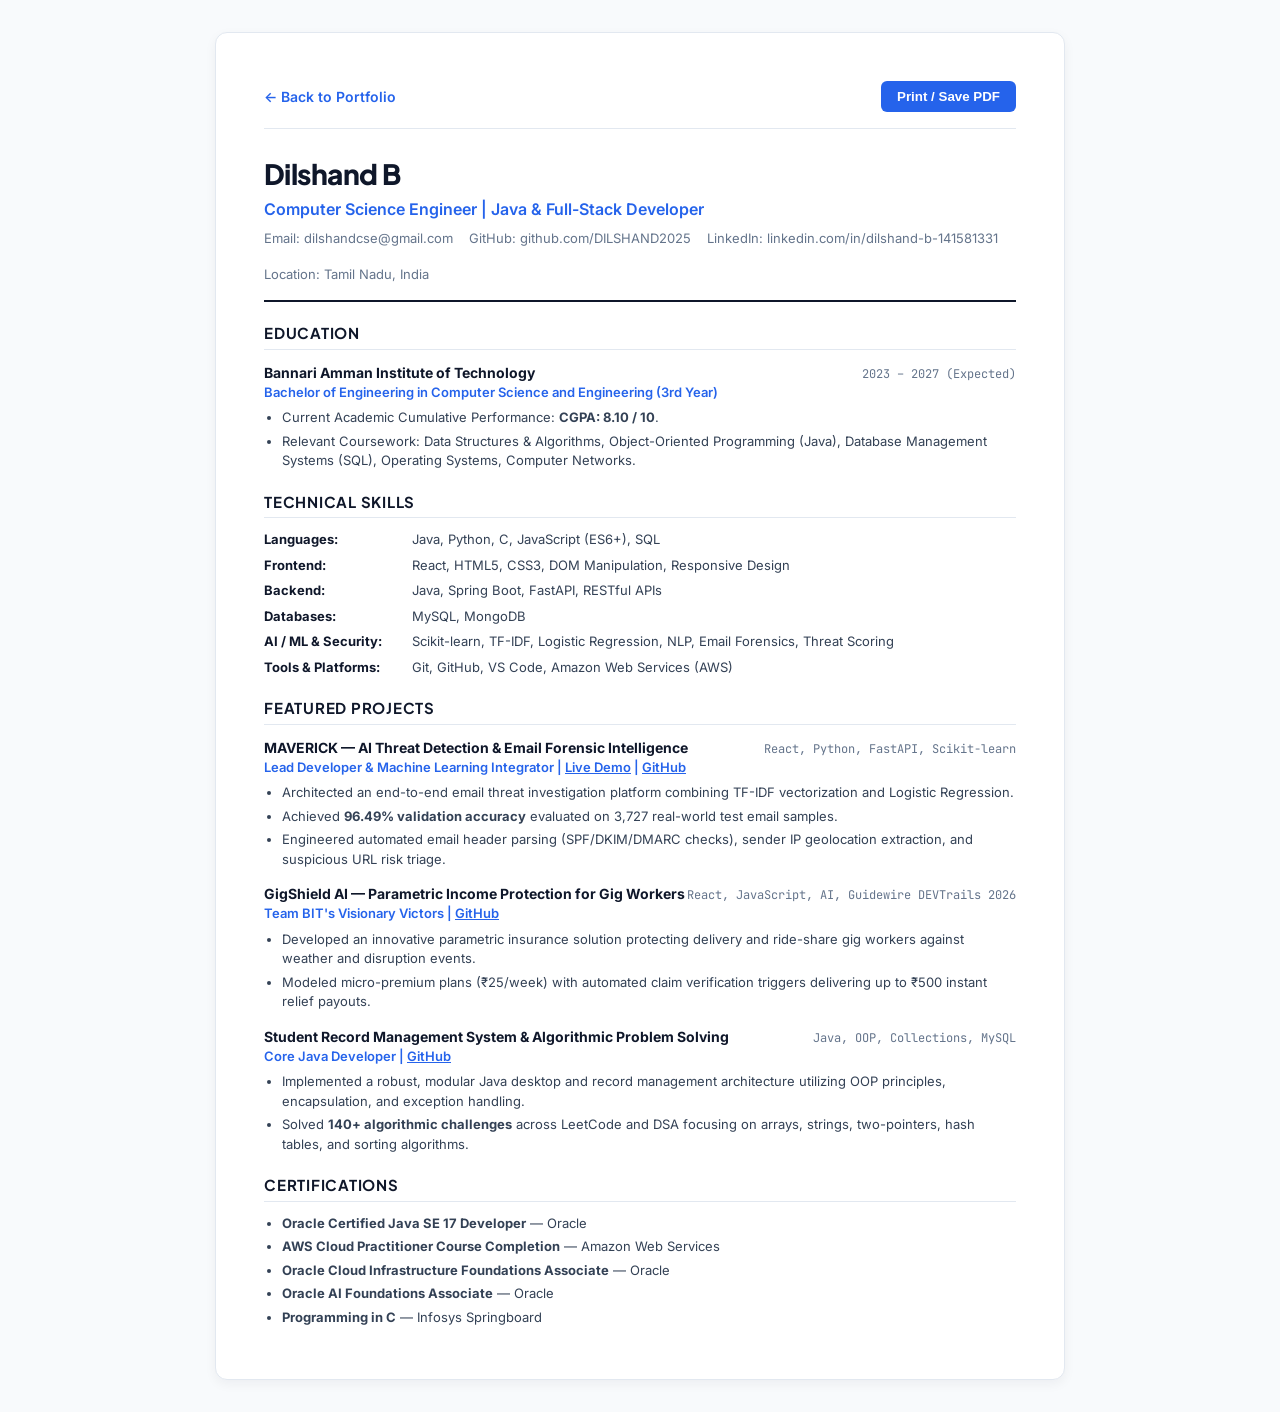
==== resume/index.html @ d6b6a93f "refactor: restructure project files, migrate legacy notes, add assets, and implement core portfolio " ====
<!DOCTYPE html>
<html lang="en">
<head>
  <meta charset="UTF-8" />
  <meta name="viewport" content="width=device-width, initial-scale=1.0" />
  <title>Dilshand B — Software Engineer Resume</title>
  <link rel="preconnect" href="https://fonts.googleapis.com">
  <link rel="preconnect" href="https://fonts.gstatic.com" crossorigin>
  <link href="https://fonts.googleapis.com/css2?family=Inter:wght@400;500;600;700&family=JetBrains+Mono:wght@500;600&family=Plus+Jakarta+Sans:wght@600;700;800&display=swap" rel="stylesheet">
  <style>
    :root {
      --primary: #0f172a;
      --secondary: #334155;
      --muted: #64748b;
      --accent: #2563eb;
      --border: #e2e8f0;
      --bg: #f8fafc;
      --card-bg: #ffffff;
    }
    * { box-sizing: border-box; margin: 0; padding: 0; }
    body {
      font-family: 'Inter', -apple-system, BlinkMacSystemFont, sans-serif;
      color: var(--secondary);
      background-color: var(--bg);
      line-height: 1.5;
      font-size: 14px;
      padding: 32px 16px;
    }
    .resume-wrapper {
      max-width: 850px;
      margin: 0 auto;
      background: var(--card-bg);
      border: 1px solid var(--border);
      border-radius: 12px;
      padding: 48px;
      box-shadow: 0 4px 12px rgba(15, 23, 42, 0.05);
    }
    .top-actions {
      display: flex;
      justify-content: space-between;
      align-items: center;
      margin-bottom: 24px;
      padding-bottom: 16px;
      border-bottom: 1px solid var(--border);
    }
    .back-link {
      color: var(--accent);
      text-decoration: none;
      font-weight: 600;
      display: inline-flex;
      align-items: center;
      gap: 6px;
    }
    .print-btn {
      background: var(--accent);
      color: #fff;
      border: none;
      padding: 8px 16px;
      border-radius: 6px;
      font-weight: 600;
      cursor: pointer;
      display: inline-flex;
      align-items: center;
      gap: 6px;
    }
    .header {
      border-bottom: 2px solid var(--primary);
      padding-bottom: 16px;
      margin-bottom: 20px;
    }
    .header h1 {
      font-family: 'Plus Jakarta Sans', sans-serif;
      font-size: 28px;
      font-weight: 800;
      color: var(--primary);
      letter-spacing: -0.02em;
    }
    .role-title {
      font-size: 16px;
      font-weight: 600;
      color: var(--accent);
      margin-top: 2px;
    }
    .contact-line {
      display: flex;
      flex-wrap: wrap;
      gap: 16px;
      margin-top: 8px;
      font-size: 13px;
      color: var(--muted);
    }
    .contact-line a { color: var(--muted); text-decoration: none; }
    .contact-line a:hover { color: var(--accent); }
    
    .section-title {
      font-family: 'Plus Jakarta Sans', sans-serif;
      font-size: 15px;
      font-weight: 700;
      text-transform: uppercase;
      letter-spacing: 0.05em;
      color: var(--primary);
      border-bottom: 1px solid var(--border);
      padding-bottom: 4px;
      margin-top: 20px;
      margin-bottom: 12px;
    }
    .item { margin-bottom: 14px; }
    .item-header {
      display: flex;
      justify-content: space-between;
      align-items: baseline;
    }
    .item-title { font-weight: 700; color: var(--primary); font-size: 14px; }
    .item-subtitle { font-weight: 600; color: var(--accent); font-size: 13px; }
    .item-date { font-family: 'JetBrains Mono', monospace; font-size: 12px; color: var(--muted); }
    .item-bullets { margin-top: 6px; padding-left: 18px; }
    .item-bullets li { margin-bottom: 4px; color: var(--secondary); font-size: 13px; line-height: 1.5; }
    
    .skills-block {
      display: grid;
      grid-template-columns: 140px 1fr;
      gap: 8px;
      margin-bottom: 6px;
      font-size: 13px;
    }
    .skills-cat { font-weight: 700; color: var(--primary); }
    .skills-val { color: var(--secondary); }

    @media print {
      body { background: #fff; padding: 0; }
      .resume-wrapper { border: none; box-shadow: none; padding: 0; }
      .top-actions { display: none; }
    }
  </style>
</head>
<body>
  <div class="resume-wrapper">
    <div class="top-actions">
      <a href="../index.html" class="back-link">← Back to Portfolio</a>
      <button class="print-btn" onclick="window.print()">Print / Save PDF</button>
    </div>

    <header class="header">
      <h1>Dilshand B</h1>
      <div class="role-title">Computer Science Engineer | Java & Full-Stack Developer</div>
      <div class="contact-line">
        <span>Email: <a href="mailto:dilshandcse@gmail.com">dilshandcse@gmail.com</a></span>
        <span>GitHub: <a href="https://github.com/DILSHAND2025" target="_blank">github.com/DILSHAND2025</a></span>
        <span>LinkedIn: <a href="https://www.linkedin.com/in/dilshand-b-141581331" target="_blank">linkedin.com/in/dilshand-b-141581331</a></span>
        <span>Location: Tamil Nadu, India</span>
      </div>
    </header>

    <section>
      <div class="section-title">Education</div>
      <div class="item">
        <div class="item-header">
          <div class="item-title">Bannari Amman Institute of Technology</div>
          <div class="item-date">2023 – 2027 (Expected)</div>
        </div>
        <div class="item-subtitle">Bachelor of Engineering in Computer Science and Engineering (3rd Year)</div>
        <ul class="item-bullets">
          <li>Current Academic Cumulative Performance: <strong>CGPA: 8.10 / 10</strong>.</li>
          <li>Relevant Coursework: Data Structures & Algorithms, Object-Oriented Programming (Java), Database Management Systems (SQL), Operating Systems, Computer Networks.</li>
        </ul>
      </div>
    </section>

    <section>
      <div class="section-title">Technical Skills</div>
      <div class="skills-block">
        <div class="skills-cat">Languages:</div>
        <div class="skills-val">Java, Python, C, JavaScript (ES6+), SQL</div>
      </div>
      <div class="skills-block">
        <div class="skills-cat">Frontend:</div>
        <div class="skills-val">React, HTML5, CSS3, DOM Manipulation, Responsive Design</div>
      </div>
      <div class="skills-block">
        <div class="skills-cat">Backend:</div>
        <div class="skills-val">Java, Spring Boot, FastAPI, RESTful APIs</div>
      </div>
      <div class="skills-block">
        <div class="skills-cat">Databases:</div>
        <div class="skills-val">MySQL, MongoDB</div>
      </div>
      <div class="skills-block">
        <div class="skills-cat">AI / ML & Security:</div>
        <div class="skills-val">Scikit-learn, TF-IDF, Logistic Regression, NLP, Email Forensics, Threat Scoring</div>
      </div>
      <div class="skills-block">
        <div class="skills-cat">Tools & Platforms:</div>
        <div class="skills-val">Git, GitHub, VS Code, Amazon Web Services (AWS)</div>
      </div>
    </section>

    <section>
      <div class="section-title">Featured Projects</div>
      <div class="item">
        <div class="item-header">
          <div class="item-title">MAVERICK — AI Threat Detection & Email Forensic Intelligence</div>
          <div class="item-date">React, Python, FastAPI, Scikit-learn</div>
        </div>
        <div class="item-subtitle">Lead Developer & Machine Learning Integrator | <a href="https://phishguard-ai-mu-fawn.vercel.app" target="_blank" style="color:var(--accent);">Live Demo</a> | <a href="https://github.com/DILSHAND2025/phishguard-ai" target="_blank" style="color:var(--accent);">GitHub</a></div>
        <ul class="item-bullets">
          <li>Architected an end-to-end email threat investigation platform combining TF-IDF vectorization and Logistic Regression.</li>
          <li>Achieved <strong>96.49% validation accuracy</strong> evaluated on 3,727 real-world test email samples.</li>
          <li>Engineered automated email header parsing (SPF/DKIM/DMARC checks), sender IP geolocation extraction, and suspicious URL risk triage.</li>
        </ul>
      </div>

      <div class="item">
        <div class="item-header">
          <div class="item-title">GigShield AI — Parametric Income Protection for Gig Workers</div>
          <div class="item-date">React, JavaScript, AI, Guidewire DEVTrails 2026</div>
        </div>
        <div class="item-subtitle">Team BIT's Visionary Victors | <a href="https://github.com/DILSHAND2025/Guidewire_DEVTrail-2026" target="_blank" style="color:var(--accent);">GitHub</a></div>
        <ul class="item-bullets">
          <li>Developed an innovative parametric insurance solution protecting delivery and ride-share gig workers against weather and disruption events.</li>
          <li>Modeled micro-premium plans (₹25/week) with automated claim verification triggers delivering up to ₹500 instant relief payouts.</li>
        </ul>
      </div>

      <div class="item">
        <div class="item-header">
          <div class="item-title">Student Record Management System & Algorithmic Problem Solving</div>
          <div class="item-date">Java, OOP, Collections, MySQL</div>
        </div>
        <div class="item-subtitle">Core Java Developer | <a href="https://github.com/DILSHAND2025/Student-Record-Management" target="_blank" style="color:var(--accent);">GitHub</a></div>
        <ul class="item-bullets">
          <li>Implemented a robust, modular Java desktop and record management architecture utilizing OOP principles, encapsulation, and exception handling.</li>
          <li>Solved <strong>140+ algorithmic challenges</strong> across LeetCode and DSA focusing on arrays, strings, two-pointers, hash tables, and sorting algorithms.</li>
        </ul>
      </div>
    </section>

    <section>
      <div class="section-title">Certifications</div>
      <ul class="item-bullets">
        <li><strong>Oracle Certified Java SE 17 Developer</strong> — Oracle</li>
        <li><strong>AWS Cloud Practitioner Course Completion</strong> — Amazon Web Services</li>
        <li><strong>Oracle Cloud Infrastructure Foundations Associate</strong> — Oracle</li>
        <li><strong>Oracle AI Foundations Associate</strong> — Oracle</li>
        <li><strong>Programming in C</strong> — Infosys Springboard</li>
      </ul>
    </section>
  </div>
</body>
</html>
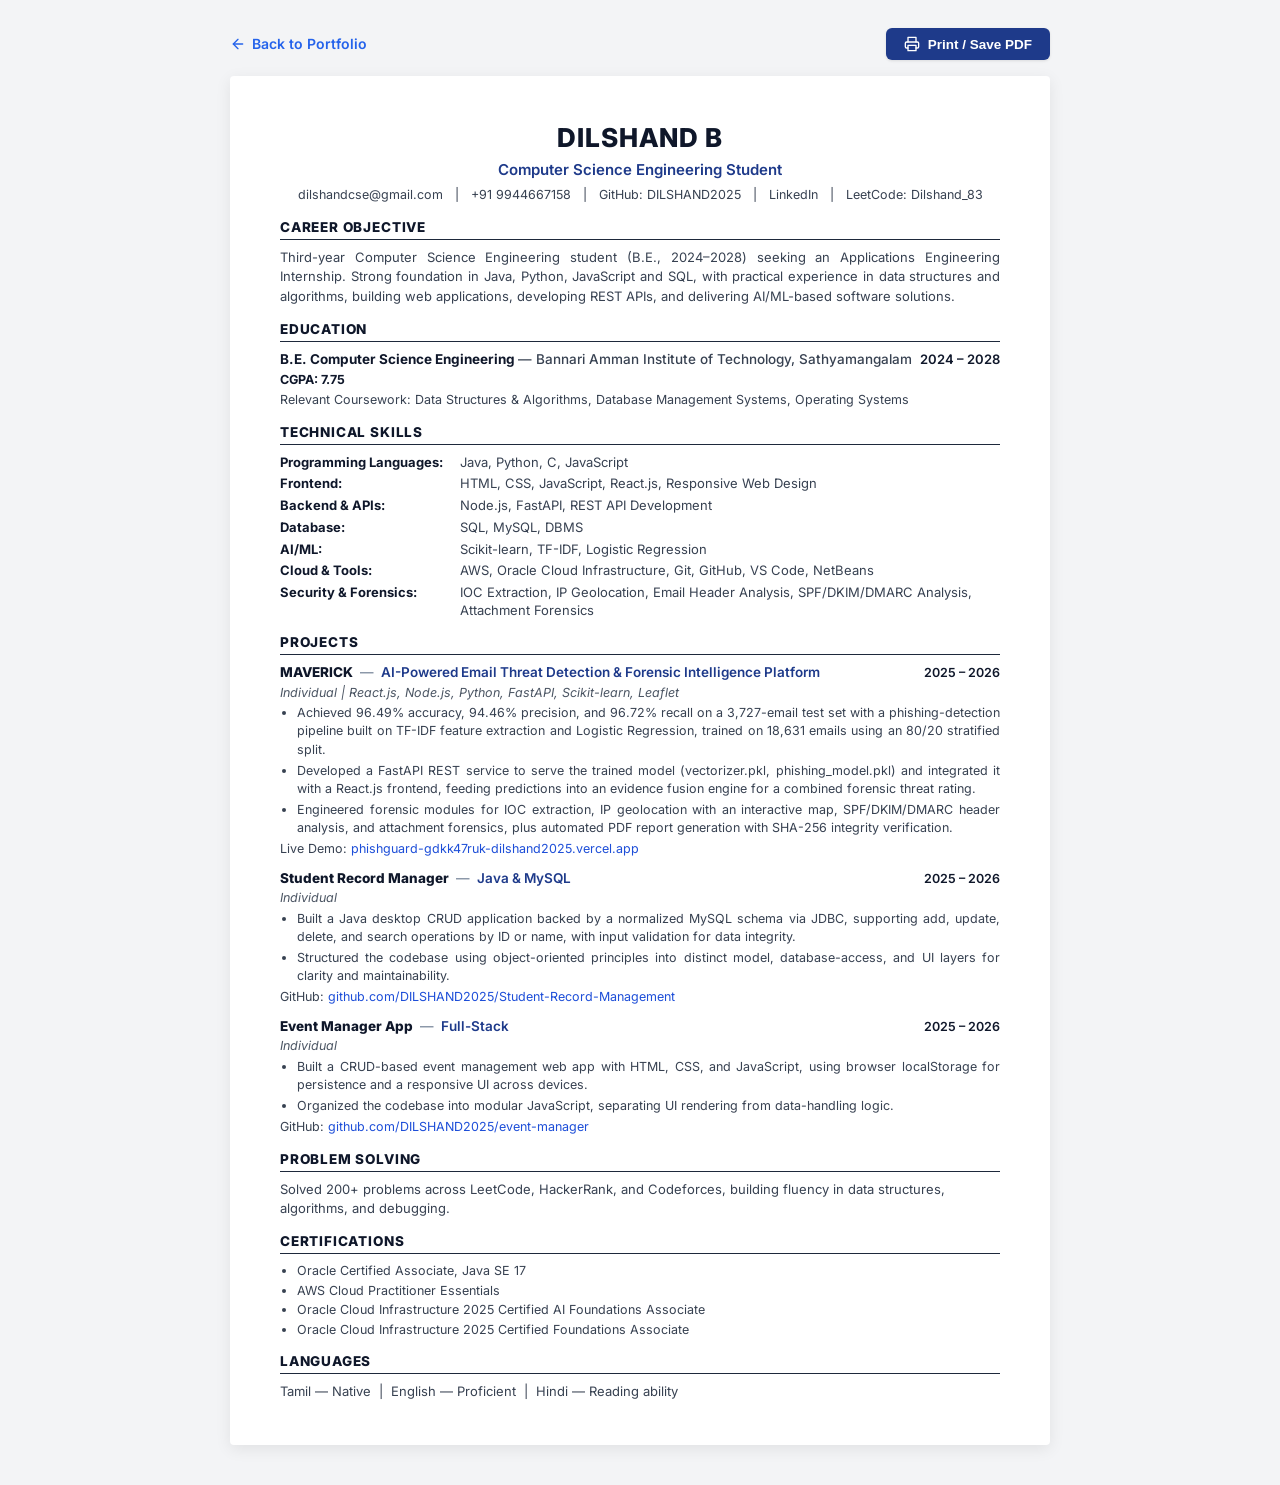
==== commit 50db4bc2: "Update portfolio and ATS resume with verified CV data - Synchronize academic info: B.E. CSE (2024-20" ====
--- a/resume/index.html
+++ b/resume/index.html
@@ -3,247 +3,593 @@
 <head>
   <meta charset="UTF-8" />
   <meta name="viewport" content="width=device-width, initial-scale=1.0" />
-  <title>Dilshand B — Software Engineer Resume</title>
+  <title>Dilshand B — Resume</title>
+  <meta name="description" content="Resume of Dilshand B, Computer Science Engineering Student seeking Applications Engineering Internship." />
   <link rel="preconnect" href="https://fonts.googleapis.com">
   <link rel="preconnect" href="https://fonts.gstatic.com" crossorigin>
-  <link href="https://fonts.googleapis.com/css2?family=Inter:wght@400;500;600;700&family=JetBrains+Mono:wght@500;600&family=Plus+Jakarta+Sans:wght@600;700;800&display=swap" rel="stylesheet">
+  <link href="https://fonts.googleapis.com/css2?family=Inter:wght@400;500;600;700;800&family=JetBrains+Mono:wght@400;500;600&display=swap" rel="stylesheet">
   <style>
     :root {
-      --primary: #0f172a;
-      --secondary: #334155;
-      --muted: #64748b;
-      --accent: #2563eb;
-      --border: #e2e8f0;
-      --bg: #f8fafc;
+      --text-primary: #111827;
+      --text-secondary: #374151;
+      --text-muted: #4b5563;
+      --accent: #1d4ed8;
+      --border-color: #111827;
+      --divider-color: #d1d5db;
+      --bg-page: #f3f4f6;
       --card-bg: #ffffff;
     }
-    * { box-sizing: border-box; margin: 0; padding: 0; }
+
+    * {
+      box-sizing: border-box;
+      margin: 0;
+      padding: 0;
+    }
+
     body {
-      font-family: 'Inter', -apple-system, BlinkMacSystemFont, sans-serif;
-      color: var(--secondary);
-      background-color: var(--bg);
-      line-height: 1.5;
-      font-size: 14px;
-      padding: 32px 16px;
-    }
-    .resume-wrapper {
-      max-width: 850px;
-      margin: 0 auto;
-      background: var(--card-bg);
-      border: 1px solid var(--border);
-      border-radius: 12px;
-      padding: 48px;
-      box-shadow: 0 4px 12px rgba(15, 23, 42, 0.05);
-    }
-    .top-actions {
+      font-family: 'Inter', -apple-system, BlinkMacSystemFont, "Segoe UI", Roboto, sans-serif;
+      color: var(--text-primary);
+      background-color: var(--bg-page);
+      line-height: 1.42;
+      font-size: 13.5px;
+      padding: 28px 16px 40px;
+      -webkit-font-smoothing: antialiased;
+    }
+
+    .action-bar {
+      max-width: 820px;
+      margin: 0 auto 16px;
       display: flex;
       justify-content: space-between;
       align-items: center;
-      margin-bottom: 24px;
-      padding-bottom: 16px;
-      border-bottom: 1px solid var(--border);
-    }
-    .back-link {
-      color: var(--accent);
+    }
+
+    .back-btn {
+      color: #2563eb;
       text-decoration: none;
       font-weight: 600;
+      font-size: 14px;
       display: inline-flex;
       align-items: center;
       gap: 6px;
     }
+
+    .back-btn:hover {
+      text-decoration: underline;
+    }
+
     .print-btn {
-      background: var(--accent);
-      color: #fff;
+      background: #1e3a8a;
+      color: #ffffff;
       border: none;
-      padding: 8px 16px;
+      padding: 8px 18px;
       border-radius: 6px;
       font-weight: 600;
+      font-size: 13.5px;
       cursor: pointer;
       display: inline-flex;
       align-items: center;
-      gap: 6px;
-    }
-    .header {
-      border-bottom: 2px solid var(--primary);
-      padding-bottom: 16px;
-      margin-bottom: 20px;
-    }
-    .header h1 {
-      font-family: 'Plus Jakarta Sans', sans-serif;
-      font-size: 28px;
+      gap: 8px;
+      box-shadow: 0 1px 3px rgba(0,0,0,0.1);
+      transition: background 0.2s ease;
+    }
+
+    .print-btn:hover {
+      background: #172554;
+    }
+
+    /* Resume Document Wrapper (A4 / Letter proportion) */
+    .resume-container {
+      max-width: 820px;
+      margin: 0 auto;
+      background: var(--card-bg);
+      padding: 44px 50px;
+      border-radius: 4px;
+      box-shadow: 0 4px 16px rgba(0, 0, 0, 0.08);
+    }
+
+    /* Header Section */
+    .resume-header {
+      text-align: center;
+      margin-bottom: 14px;
+    }
+
+    .candidate-name {
+      font-size: 26px;
       font-weight: 800;
-      color: var(--primary);
-      letter-spacing: -0.02em;
-    }
-    .role-title {
-      font-size: 16px;
+      letter-spacing: 0.04em;
+      color: #0f172a;
+      text-transform: uppercase;
+      margin-bottom: 2px;
+    }
+
+    .candidate-role {
+      font-size: 15px;
       font-weight: 600;
-      color: var(--accent);
-      margin-top: 2px;
-    }
+      color: #1e3a8a;
+      margin-bottom: 6px;
+    }
+
     .contact-line {
       display: flex;
       flex-wrap: wrap;
-      gap: 16px;
-      margin-top: 8px;
+      justify-content: center;
+      align-items: center;
+      gap: 8px 12px;
+      font-size: 12.5px;
+      color: var(--text-muted);
+    }
+
+    .contact-line span, .contact-line a {
+      color: var(--text-secondary);
+      text-decoration: none;
+    }
+
+    .contact-line a:hover {
+      color: var(--accent);
+      text-decoration: underline;
+    }
+
+    .contact-sep {
+      color: #9ca3af;
+      user-select: none;
+    }
+
+    /* Section Headers */
+    .section-title {
+      font-size: 13.5px;
+      font-weight: 800;
+      text-transform: uppercase;
+      letter-spacing: 0.06em;
+      color: #0f172a;
+      border-bottom: 1.5px solid #1e293b;
+      padding-bottom: 2px;
+      margin-top: 14px;
+      margin-bottom: 8px;
+    }
+
+    /* Section Paragraphs */
+    .objective-text {
+      color: var(--text-secondary);
       font-size: 13px;
-      color: var(--muted);
-    }
-    .contact-line a { color: var(--muted); text-decoration: none; }
-    .contact-line a:hover { color: var(--accent); }
-    
-    .section-title {
-      font-family: 'Plus Jakarta Sans', sans-serif;
-      font-size: 15px;
-      font-weight: 700;
-      text-transform: uppercase;
-      letter-spacing: 0.05em;
-      color: var(--primary);
-      border-bottom: 1px solid var(--border);
-      padding-bottom: 4px;
-      margin-top: 20px;
-      margin-bottom: 12px;
-    }
-    .item { margin-bottom: 14px; }
-    .item-header {
+      line-height: 1.48;
+      text-align: justify;
+    }
+
+    /* Education Block */
+    .edu-row {
       display: flex;
       justify-content: space-between;
       align-items: baseline;
-    }
-    .item-title { font-weight: 700; color: var(--primary); font-size: 14px; }
-    .item-subtitle { font-weight: 600; color: var(--accent); font-size: 13px; }
-    .item-date { font-family: 'JetBrains Mono', monospace; font-size: 12px; color: var(--muted); }
-    .item-bullets { margin-top: 6px; padding-left: 18px; }
-    .item-bullets li { margin-bottom: 4px; color: var(--secondary); font-size: 13px; line-height: 1.5; }
-    
-    .skills-block {
-      display: grid;
-      grid-template-columns: 140px 1fr;
-      gap: 8px;
-      margin-bottom: 6px;
+      font-size: 13.5px;
+      margin-bottom: 2px;
+    }
+
+    .edu-degree {
+      font-weight: 700;
+      color: #0f172a;
+    }
+
+    .edu-degree span {
+      font-weight: 500;
+      color: var(--text-secondary);
+    }
+
+    .edu-date {
+      font-weight: 600;
+      color: #0f172a;
       font-size: 13px;
-    }
-    .skills-cat { font-weight: 700; color: var(--primary); }
-    .skills-val { color: var(--secondary); }
-
+      white-space: nowrap;
+    }
+
+    .edu-meta {
+      font-size: 12.5px;
+      color: var(--text-secondary);
+      margin-bottom: 2px;
+    }
+
+    .edu-meta strong {
+      color: #0f172a;
+    }
+
+    /* Technical Skills Grid */
+    .skills-table {
+      width: 100%;
+      border-collapse: collapse;
+      font-size: 13px;
+    }
+
+    .skills-row {
+      display: flex;
+      margin-bottom: 3.5px;
+      line-height: 1.4;
+    }
+
+    .skills-category {
+      width: 180px;
+      flex-shrink: 0;
+      font-weight: 700;
+      color: #0f172a;
+    }
+
+    .skills-items {
+      color: var(--text-secondary);
+    }
+
+    /* Projects Section */
+    .project-item {
+      margin-bottom: 11px;
+    }
+
+    .project-header-row {
+      display: flex;
+      justify-content: space-between;
+      align-items: baseline;
+      margin-bottom: 1px;
+    }
+
+    .project-heading {
+      font-size: 13.5px;
+      font-weight: 800;
+      color: #0f172a;
+    }
+
+    .project-heading .p-sep {
+      font-weight: 400;
+      color: #64748b;
+      margin: 0 4px;
+    }
+
+    .project-heading .p-desc-title {
+      font-weight: 600;
+      color: #1e3a8a;
+    }
+
+    .project-timeline {
+      font-weight: 600;
+      color: #0f172a;
+      font-size: 12.5px;
+      white-space: nowrap;
+    }
+
+    .project-meta-line {
+      font-size: 12.5px;
+      color: #4b5563;
+      font-style: italic;
+      margin-bottom: 3px;
+    }
+
+    .project-bullets {
+      list-style-type: disc;
+      padding-left: 17px;
+      margin-top: 2px;
+    }
+
+    .project-bullets li {
+      font-size: 12.5px;
+      color: var(--text-secondary);
+      line-height: 1.45;
+      margin-bottom: 3px;
+      text-align: justify;
+    }
+
+    .project-link-line {
+      font-size: 12.5px;
+      margin-top: 3px;
+      color: var(--text-secondary);
+    }
+
+    .project-link-line a {
+      color: #1d4ed8;
+      text-decoration: none;
+      word-break: break-all;
+    }
+
+    .project-link-line a:hover {
+      text-decoration: underline;
+    }
+
+    /* Problem Solving */
+    .problem-solving-text {
+      font-size: 13px;
+      color: var(--text-secondary);
+      line-height: 1.45;
+    }
+
+    /* Certifications List */
+    .cert-list {
+      list-style-type: disc;
+      padding-left: 17px;
+    }
+
+    .cert-list li {
+      font-size: 12.5px;
+      color: var(--text-secondary);
+      margin-bottom: 2px;
+      line-height: 1.4;
+    }
+
+    /* Languages Line */
+    .languages-text {
+      font-size: 13px;
+      color: var(--text-secondary);
+    }
+
+    /* Print Formatting */
     @media print {
-      body { background: #fff; padding: 0; }
-      .resume-wrapper { border: none; box-shadow: none; padding: 0; }
-      .top-actions { display: none; }
+      body {
+        background: #ffffff;
+        padding: 0;
+        margin: 0;
+        font-size: 12.5px;
+      }
+
+      .action-bar {
+        display: none !important;
+      }
+
+      .resume-container {
+        box-shadow: none;
+        border: none;
+        padding: 0 10px;
+        max-width: 100%;
+      }
+
+      .candidate-name {
+        font-size: 23px;
+      }
+
+      .section-title {
+        margin-top: 11px;
+        margin-bottom: 6px;
+        font-size: 12.5px;
+      }
+
+      .project-item {
+        margin-bottom: 9px;
+      }
+
+      .project-bullets li {
+        margin-bottom: 2px;
+      }
+
+      @page {
+        margin: 15mm 15mm 15mm 15mm;
+        size: letter;
+      }
+    }
+
+    @media (max-width: 640px) {
+      .resume-container {
+        padding: 24px 18px;
+      }
+
+      .skills-row {
+        flex-direction: column;
+        margin-bottom: 8px;
+      }
+
+      .skills-category {
+        width: 100%;
+        margin-bottom: 2px;
+      }
+
+      .project-header-row, .edu-row {
+        flex-direction: column;
+        gap: 2px;
+      }
     }
   </style>
 </head>
 <body>
-  <div class="resume-wrapper">
-    <div class="top-actions">
-      <a href="../index.html" class="back-link">← Back to Portfolio</a>
-      <button class="print-btn" onclick="window.print()">Print / Save PDF</button>
-    </div>
-
-    <header class="header">
-      <h1>Dilshand B</h1>
-      <div class="role-title">Computer Science Engineer | Java & Full-Stack Developer</div>
+
+  <!-- Top Action Navigation -->
+  <div class="action-bar">
+    <a href="../index.html" class="back-btn">
+      <svg width="16" height="16" viewBox="0 0 24 24" fill="none" stroke="currentColor" stroke-width="2" stroke-linecap="round" stroke-linejoin="round">
+        <line x1="19" y1="12" x2="5" y2="12"></line>
+        <polyline points="12 19 5 12 12 5"></polyline>
+      </svg>
+      Back to Portfolio
+    </a>
+    <button class="print-btn" onclick="window.print()">
+      <svg width="16" height="16" viewBox="0 0 24 24" fill="none" stroke="currentColor" stroke-width="2" stroke-linecap="round" stroke-linejoin="round">
+        <polyline points="6 9 6 2 18 2 18 9"></polyline>
+        <path d="M6 18H4a2 2 0 0 1-2-2v-5a2 2 0 0 1 2-2h16a2 2 0 0 1 2 2v5a2 2 0 0 1-2 2h-2"></path>
+        <rect x="6" y="14" width="12" height="8"></rect>
+      </svg>
+      Print / Save PDF
+    </button>
+  </div>
+
+  <!-- Primary Resume Document -->
+  <main class="resume-container">
+
+    <!-- Header Section -->
+    <header class="resume-header">
+      <h1 class="candidate-name">DILSHAND B</h1>
+      <div class="candidate-role">Computer Science Engineering Student</div>
       <div class="contact-line">
-        <span>Email: <a href="mailto:dilshandcse@gmail.com">dilshandcse@gmail.com</a></span>
-        <span>GitHub: <a href="https://github.com/DILSHAND2025" target="_blank">github.com/DILSHAND2025</a></span>
-        <span>LinkedIn: <a href="https://www.linkedin.com/in/dilshand-b-141581331" target="_blank">linkedin.com/in/dilshand-b-141581331</a></span>
-        <span>Location: Tamil Nadu, India</span>
+        <span><a href="mailto:dilshandcse@gmail.com">dilshandcse@gmail.com</a></span>
+        <span class="contact-sep">|</span>
+        <span><a href="tel:+919944667158">+91 9944667158</a></span>
+        <span class="contact-sep">|</span>
+        <span>GitHub: <a href="https://github.com/DILSHAND2025" target="_blank" rel="noopener noreferrer">DILSHAND2025</a></span>
+        <span class="contact-sep">|</span>
+        <span><a href="https://www.linkedin.com/in/dilshand-b-141581331" target="_blank" rel="noopener noreferrer">LinkedIn</a></span>
+        <span class="contact-sep">|</span>
+        <span>LeetCode: <a href="https://leetcode.com/u/Dilshand_83/" target="_blank" rel="noopener noreferrer">Dilshand_83</a></span>
       </div>
     </header>
 
-    <section>
-      <div class="section-title">Education</div>
-      <div class="item">
-        <div class="item-header">
-          <div class="item-title">Bannari Amman Institute of Technology</div>
-          <div class="item-date">2023 – 2027 (Expected)</div>
-        </div>
-        <div class="item-subtitle">Bachelor of Engineering in Computer Science and Engineering (3rd Year)</div>
-        <ul class="item-bullets">
-          <li>Current Academic Cumulative Performance: <strong>CGPA: 8.10 / 10</strong>.</li>
-          <li>Relevant Coursework: Data Structures & Algorithms, Object-Oriented Programming (Java), Database Management Systems (SQL), Operating Systems, Computer Networks.</li>
+    <!-- Career Objective -->
+    <section>
+      <h2 class="section-title">CAREER OBJECTIVE</h2>
+      <p class="objective-text">
+        Third-year Computer Science Engineering student (B.E., 2024–2028) seeking an Applications Engineering Internship. Strong foundation in Java, Python, JavaScript and SQL, with practical experience in data structures and algorithms, building web applications, developing REST APIs, and delivering AI/ML-based software solutions.
+      </p>
+    </section>
+
+    <!-- Education -->
+    <section>
+      <h2 class="section-title">EDUCATION</h2>
+      <div class="edu-row">
+        <div class="edu-degree">
+          B.E. Computer Science Engineering <span>— Bannari Amman Institute of Technology, Sathyamangalam</span>
+        </div>
+        <div class="edu-date">2024 – 2028</div>
+      </div>
+      <div class="edu-meta">
+        <strong>CGPA: 7.75</strong>
+      </div>
+      <div class="edu-meta">
+        Relevant Coursework: Data Structures &amp; Algorithms, Database Management Systems, Operating Systems
+      </div>
+    </section>
+
+    <!-- Technical Skills -->
+    <section>
+      <h2 class="section-title">TECHNICAL SKILLS</h2>
+      <div class="skills-table">
+        <div class="skills-row">
+          <div class="skills-category">Programming Languages:</div>
+          <div class="skills-items">Java, Python, C, JavaScript</div>
+        </div>
+        <div class="skills-row">
+          <div class="skills-category">Frontend:</div>
+          <div class="skills-items">HTML, CSS, JavaScript, React.js, Responsive Web Design</div>
+        </div>
+        <div class="skills-row">
+          <div class="skills-category">Backend &amp; APIs:</div>
+          <div class="skills-items">Node.js, FastAPI, REST API Development</div>
+        </div>
+        <div class="skills-row">
+          <div class="skills-category">Database:</div>
+          <div class="skills-items">SQL, MySQL, DBMS</div>
+        </div>
+        <div class="skills-row">
+          <div class="skills-category">AI/ML:</div>
+          <div class="skills-items">Scikit-learn, TF-IDF, Logistic Regression</div>
+        </div>
+        <div class="skills-row">
+          <div class="skills-category">Cloud &amp; Tools:</div>
+          <div class="skills-items">AWS, Oracle Cloud Infrastructure, Git, GitHub, VS Code, NetBeans</div>
+        </div>
+        <div class="skills-row">
+          <div class="skills-category">Security &amp; Forensics:</div>
+          <div class="skills-items">IOC Extraction, IP Geolocation, Email Header Analysis, SPF/DKIM/DMARC Analysis, Attachment Forensics</div>
+        </div>
+      </div>
+    </section>
+
+    <!-- Projects -->
+    <section>
+      <h2 class="section-title">PROJECTS</h2>
+
+      <!-- Project 1: MAVERICK -->
+      <article class="project-item">
+        <div class="project-header-row">
+          <div class="project-heading">
+            MAVERICK <span class="p-sep">—</span> <span class="p-desc-title">AI-Powered Email Threat Detection &amp; Forensic Intelligence Platform</span>
+          </div>
+          <div class="project-timeline">2025 – 2026</div>
+        </div>
+        <div class="project-meta-line">
+          Individual | React.js, Node.js, Python, FastAPI, Scikit-learn, Leaflet
+        </div>
+        <ul class="project-bullets">
+          <li>
+            Achieved 96.49% accuracy, 94.46% precision, and 96.72% recall on a 3,727-email test set with a phishing-detection pipeline built on TF-IDF feature extraction and Logistic Regression, trained on 18,631 emails using an 80/20 stratified split.
+          </li>
+          <li>
+            Developed a FastAPI REST service to serve the trained model (vectorizer.pkl, phishing_model.pkl) and integrated it with a React.js frontend, feeding predictions into an evidence fusion engine for a combined forensic threat rating.
+          </li>
+          <li>
+            Engineered forensic modules for IOC extraction, IP geolocation with an interactive map, SPF/DKIM/DMARC header analysis, and attachment forensics, plus automated PDF report generation with SHA-256 integrity verification.
+          </li>
         </ul>
-      </div>
-    </section>
-
-    <section>
-      <div class="section-title">Technical Skills</div>
-      <div class="skills-block">
-        <div class="skills-cat">Languages:</div>
-        <div class="skills-val">Java, Python, C, JavaScript (ES6+), SQL</div>
-      </div>
-      <div class="skills-block">
-        <div class="skills-cat">Frontend:</div>
-        <div class="skills-val">React, HTML5, CSS3, DOM Manipulation, Responsive Design</div>
-      </div>
-      <div class="skills-block">
-        <div class="skills-cat">Backend:</div>
-        <div class="skills-val">Java, Spring Boot, FastAPI, RESTful APIs</div>
-      </div>
-      <div class="skills-block">
-        <div class="skills-cat">Databases:</div>
-        <div class="skills-val">MySQL, MongoDB</div>
-      </div>
-      <div class="skills-block">
-        <div class="skills-cat">AI / ML & Security:</div>
-        <div class="skills-val">Scikit-learn, TF-IDF, Logistic Regression, NLP, Email Forensics, Threat Scoring</div>
-      </div>
-      <div class="skills-block">
-        <div class="skills-cat">Tools & Platforms:</div>
-        <div class="skills-val">Git, GitHub, VS Code, Amazon Web Services (AWS)</div>
-      </div>
-    </section>
-
-    <section>
-      <div class="section-title">Featured Projects</div>
-      <div class="item">
-        <div class="item-header">
-          <div class="item-title">MAVERICK — AI Threat Detection & Email Forensic Intelligence</div>
-          <div class="item-date">React, Python, FastAPI, Scikit-learn</div>
-        </div>
-        <div class="item-subtitle">Lead Developer & Machine Learning Integrator | <a href="https://phishguard-ai-mu-fawn.vercel.app" target="_blank" style="color:var(--accent);">Live Demo</a> | <a href="https://github.com/DILSHAND2025/phishguard-ai" target="_blank" style="color:var(--accent);">GitHub</a></div>
-        <ul class="item-bullets">
-          <li>Architected an end-to-end email threat investigation platform combining TF-IDF vectorization and Logistic Regression.</li>
-          <li>Achieved <strong>96.49% validation accuracy</strong> evaluated on 3,727 real-world test email samples.</li>
-          <li>Engineered automated email header parsing (SPF/DKIM/DMARC checks), sender IP geolocation extraction, and suspicious URL risk triage.</li>
+        <div class="project-link-line">
+          Live Demo: <a href="https://phishguard-gdkk47ruk-dilshand2025.vercel.app" target="_blank" rel="noopener noreferrer">phishguard-gdkk47ruk-dilshand2025.vercel.app</a>
+        </div>
+      </article>
+
+      <!-- Project 2: Student Record Manager -->
+      <article class="project-item">
+        <div class="project-header-row">
+          <div class="project-heading">
+            Student Record Manager <span class="p-sep">—</span> <span class="p-desc-title">Java &amp; MySQL</span>
+          </div>
+          <div class="project-timeline">2025 – 2026</div>
+        </div>
+        <div class="project-meta-line">
+          Individual
+        </div>
+        <ul class="project-bullets">
+          <li>
+            Built a Java desktop CRUD application backed by a normalized MySQL schema via JDBC, supporting add, update, delete, and search operations by ID or name, with input validation for data integrity.
+          </li>
+          <li>
+            Structured the codebase using object-oriented principles into distinct model, database-access, and UI layers for clarity and maintainability.
+          </li>
         </ul>
-      </div>
-
-      <div class="item">
-        <div class="item-header">
-          <div class="item-title">GigShield AI — Parametric Income Protection for Gig Workers</div>
-          <div class="item-date">React, JavaScript, AI, Guidewire DEVTrails 2026</div>
-        </div>
-        <div class="item-subtitle">Team BIT's Visionary Victors | <a href="https://github.com/DILSHAND2025/Guidewire_DEVTrail-2026" target="_blank" style="color:var(--accent);">GitHub</a></div>
-        <ul class="item-bullets">
-          <li>Developed an innovative parametric insurance solution protecting delivery and ride-share gig workers against weather and disruption events.</li>
-          <li>Modeled micro-premium plans (₹25/week) with automated claim verification triggers delivering up to ₹500 instant relief payouts.</li>
+        <div class="project-link-line">
+          GitHub: <a href="https://github.com/DILSHAND2025/Student-Record-Management" target="_blank" rel="noopener noreferrer">github.com/DILSHAND2025/Student-Record-Management</a>
+        </div>
+      </article>
+
+      <!-- Project 3: Event Manager App -->
+      <article class="project-item">
+        <div class="project-header-row">
+          <div class="project-heading">
+            Event Manager App <span class="p-sep">—</span> <span class="p-desc-title">Full-Stack</span>
+          </div>
+          <div class="project-timeline">2025 – 2026</div>
+        </div>
+        <div class="project-meta-line">
+          Individual
+        </div>
+        <ul class="project-bullets">
+          <li>
+            Built a CRUD-based event management web app with HTML, CSS, and JavaScript, using browser localStorage for persistence and a responsive UI across devices.
+          </li>
+          <li>
+            Organized the codebase into modular JavaScript, separating UI rendering from data-handling logic.
+          </li>
         </ul>
-      </div>
-
-      <div class="item">
-        <div class="item-header">
-          <div class="item-title">Student Record Management System & Algorithmic Problem Solving</div>
-          <div class="item-date">Java, OOP, Collections, MySQL</div>
-        </div>
-        <div class="item-subtitle">Core Java Developer | <a href="https://github.com/DILSHAND2025/Student-Record-Management" target="_blank" style="color:var(--accent);">GitHub</a></div>
-        <ul class="item-bullets">
-          <li>Implemented a robust, modular Java desktop and record management architecture utilizing OOP principles, encapsulation, and exception handling.</li>
-          <li>Solved <strong>140+ algorithmic challenges</strong> across LeetCode and DSA focusing on arrays, strings, two-pointers, hash tables, and sorting algorithms.</li>
-        </ul>
-      </div>
-    </section>
-
-    <section>
-      <div class="section-title">Certifications</div>
-      <ul class="item-bullets">
-        <li><strong>Oracle Certified Java SE 17 Developer</strong> — Oracle</li>
-        <li><strong>AWS Cloud Practitioner Course Completion</strong> — Amazon Web Services</li>
-        <li><strong>Oracle Cloud Infrastructure Foundations Associate</strong> — Oracle</li>
-        <li><strong>Oracle AI Foundations Associate</strong> — Oracle</li>
-        <li><strong>Programming in C</strong> — Infosys Springboard</li>
+        <div class="project-link-line">
+          GitHub: <a href="https://github.com/DILSHAND2025/event-manager" target="_blank" rel="noopener noreferrer">github.com/DILSHAND2025/event-manager</a>
+        </div>
+      </article>
+    </section>
+
+    <!-- Problem Solving -->
+    <section>
+      <h2 class="section-title">PROBLEM SOLVING</h2>
+      <p class="problem-solving-text">
+        Solved 200+ problems across LeetCode, HackerRank, and Codeforces, building fluency in data structures, algorithms, and debugging.
+      </p>
+    </section>
+
+    <!-- Certifications -->
+    <section>
+      <h2 class="section-title">CERTIFICATIONS</h2>
+      <ul class="cert-list">
+        <li>Oracle Certified Associate, Java SE 17</li>
+        <li>AWS Cloud Practitioner Essentials</li>
+        <li>Oracle Cloud Infrastructure 2025 Certified AI Foundations Associate</li>
+        <li>Oracle Cloud Infrastructure 2025 Certified Foundations Associate</li>
       </ul>
     </section>
-  </div>
+
+    <!-- Languages -->
+    <section>
+      <h2 class="section-title">LANGUAGES</h2>
+      <p class="languages-text">
+        Tamil — Native &nbsp;|&nbsp; English — Proficient &nbsp;|&nbsp; Hindi — Reading ability
+      </p>
+    </section>
+
+  </main>
+
 </body>
 </html>
